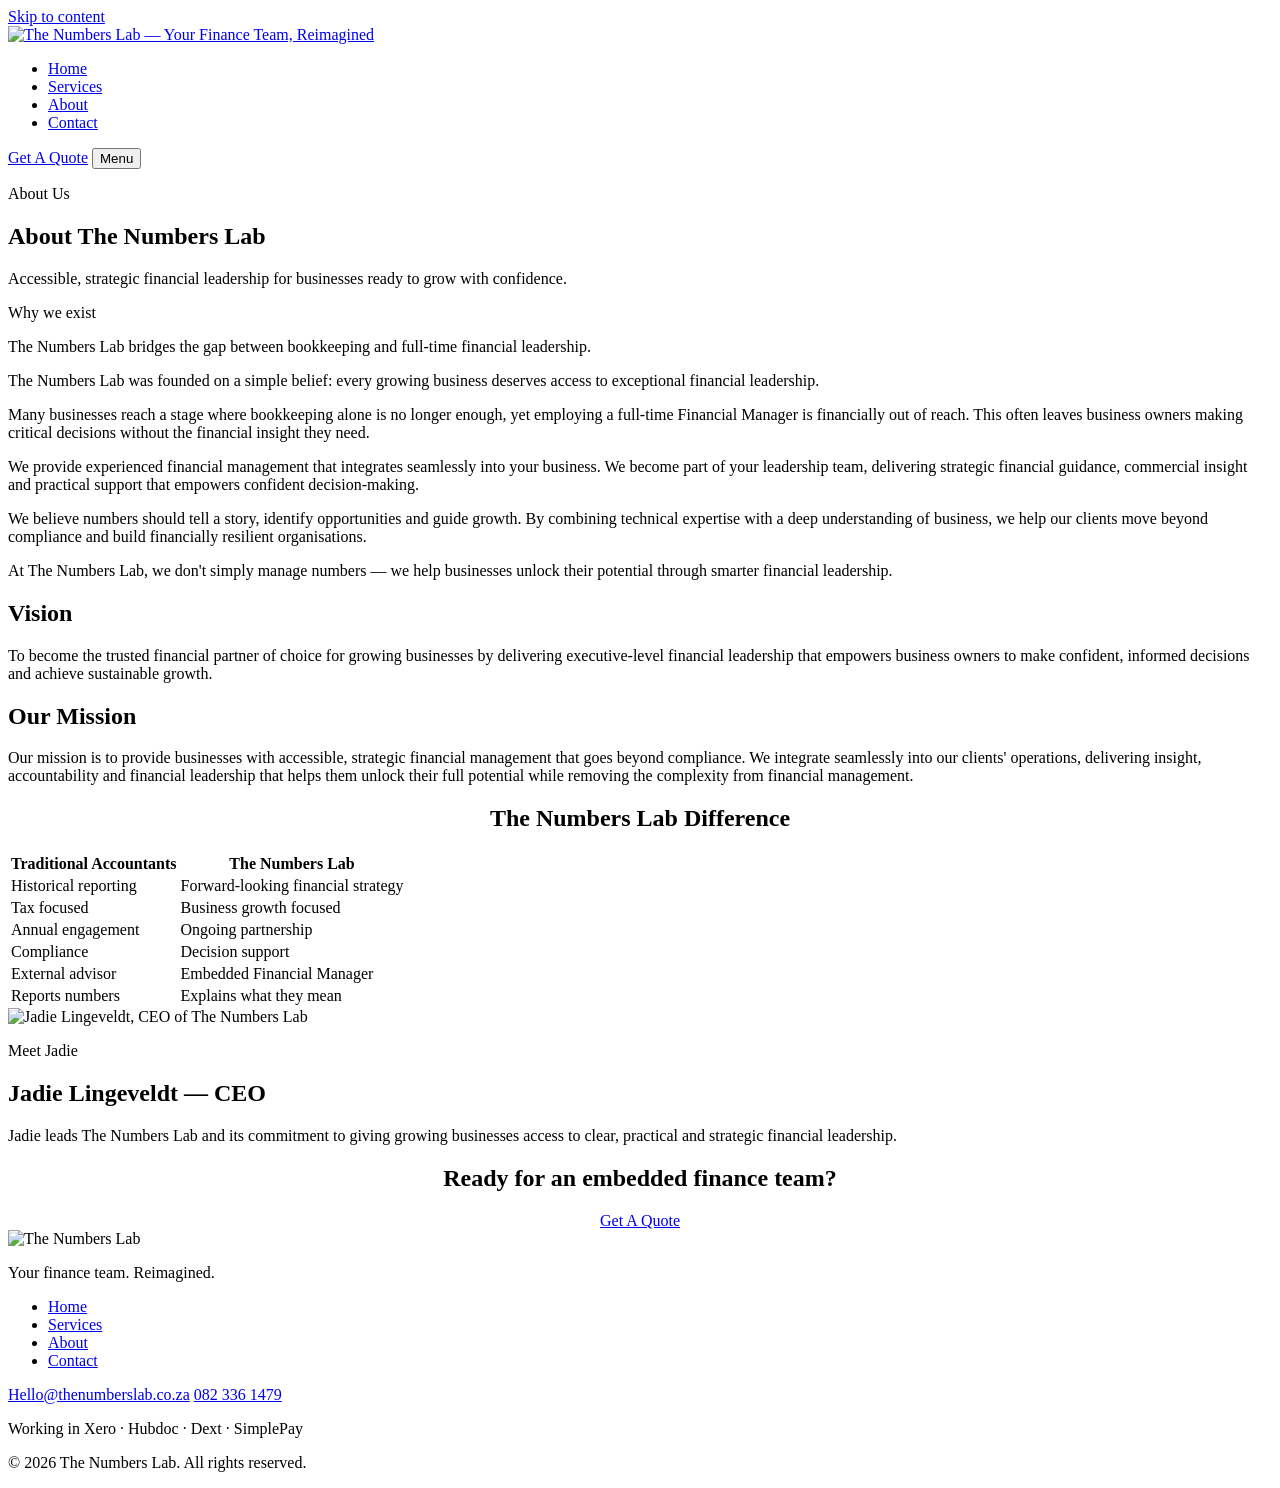
==== about.html @ 0e4a481a "Add preview pages" ====
<!doctype html>
<html lang="en">
<head>
<meta charset="UTF-8">
<meta name="viewport" content="width=device-width, initial-scale=1">
<title>About Us — The Numbers Lab</title>
<link rel="stylesheet" href="assets/css/main.css">
</head>
<body>
<a class="nl-skip-link" href="#main-content">Skip to content</a>

<header class="nl-header">
	<div class="nl-header-inner">
		<a class="nl-logo" href="index.html" aria-label="The Numbers Lab — Home">
			<span class="nl-header-logo-frame">
				<img class="nl-header-logo" src="assets/images/brand-logo-light.png" alt="The Numbers Lab — Your Finance Team, Reimagined">
			</span>
		</a>
		<nav class="nl-nav" aria-label="Primary">
			<ul class="nl-nav-list">
				<li><a href="index.html">Home</a></li>
				<li><a href="services.html">Services</a></li>
				<li><a href="about.html">About</a></li>
				<li><a href="contact.html">Contact</a></li>
			</ul>
		</nav>
		<a class="nl-btn nl-btn-solid nl-header-cta" href="contact.html">Get A Quote</a>
		<button class="nl-nav-toggle" type="button" aria-expanded="false" aria-controls="nl-mobile-nav">
			<span></span><span></span><span></span>
			<span class="screen-reader-text">Menu</span>
		</button>
	</div>
	<div class="nl-mobile-nav" id="nl-mobile-nav" hidden>
		<ul class="nl-mobile-nav-list">
			<li><a href="index.html">Home</a></li>
			<li><a href="services.html">Services</a></li>
			<li><a href="about.html">About</a></li>
			<li><a href="contact.html">Contact</a></li>
		</ul>
		<a class="nl-btn nl-btn-solid" href="contact.html">Get A Quote</a>
	</div>
</header>

<main id="main-content">

	<section class="nl-page-hero nl-page-hero-about">
		<div class="nl-container nl-page-hero-inner nl-page-hero-right">
			<div class="nl-page-hero-card">
				<p class="nl-eyebrow nl-eyebrow-invert">About Us</p>
				<h1 class="nl-h1">About The Numbers Lab</h1>
				<p class="nl-lede-invert">Accessible, strategic financial leadership for businesses ready to grow with confidence.</p>
			</div>
		</div>
	</section>

	<section class="nl-section nl-section-paper">
		<div class="nl-container nl-about-story">
			<div class="nl-story-lead">
				<p class="nl-eyebrow">Why we exist</p>
				<p>The Numbers Lab bridges the gap between bookkeeping and full-time financial leadership.</p>
			</div>
			<div class="nl-story-copy">
				<p>The Numbers Lab was founded on a simple belief: every growing business deserves access to exceptional financial leadership.</p>
				<p>Many businesses reach a stage where bookkeeping alone is no longer enough, yet employing a full-time Financial Manager is financially out of reach. This often leaves business owners making critical decisions without the financial insight they need.</p>
				<p>We provide experienced financial management that integrates seamlessly into your business. We become part of your leadership team, delivering strategic financial guidance, commercial insight and practical support that empowers confident decision-making.</p>
				<p>We believe numbers should tell a story, identify opportunities and guide growth. By combining technical expertise with a deep understanding of business, we help our clients move beyond compliance and build financially resilient organisations.</p>
				<p>At The Numbers Lab, we don't simply manage numbers &mdash; we help businesses unlock their potential through smarter financial leadership.</p>
			</div>
		</div>
	</section>

	<section class="nl-section nl-section-paper" style="padding-top:0;">
		<div class="nl-container">
			<div class="nl-two-col">
				<div class="nl-content-card">
					<h2 class="nl-h3">Vision</h2>
					<p>To become the trusted financial partner of choice for growing businesses by delivering executive-level financial leadership that empowers business owners to make confident, informed decisions and achieve sustainable growth.</p>
				</div>
				<div class="nl-content-card">
					<h2 class="nl-h3">Our Mission</h2>
					<p>Our mission is to provide businesses with accessible, strategic financial management that goes beyond compliance. We integrate seamlessly into our clients' operations, delivering insight, accountability and financial leadership that helps them unlock their full potential while removing the complexity from financial management.</p>
				</div>
			</div>
		</div>
	</section>

	<section class="nl-section nl-section-paper" style="padding-top:0;">
		<div class="nl-container nl-narrow">
			<h2 class="nl-h2" style="text-align:center;">The Numbers Lab Difference</h2>
			<div class="nl-table-wrap">
				<table class="nl-diff-table">
					<thead><tr><th>Traditional Accountants</th><th>The Numbers Lab</th></tr></thead>
					<tbody>
						<tr><td>Historical reporting</td><td>Forward-looking financial strategy</td></tr>
						<tr><td>Tax focused</td><td>Business growth focused</td></tr>
						<tr><td>Annual engagement</td><td>Ongoing partnership</td></tr>
						<tr><td>Compliance</td><td>Decision support</td></tr>
						<tr><td>External advisor</td><td>Embedded Financial Manager</td></tr>
						<tr><td>Reports numbers</td><td>Explains what they mean</td></tr>
					</tbody>
				</table>
			</div>
		</div>
	</section>

	<section class="nl-section nl-section-teal nl-founder-section">
		<div class="nl-container nl-founder">
			<img src="assets/images/jadie-headshot.jpg" alt="Jadie Lingeveldt, CEO of The Numbers Lab" class="nl-founder-photo">
			<div>
				<p class="nl-eyebrow">Meet Jadie</p>
				<h2 class="nl-h3">Jadie Lingeveldt &mdash; CEO</h2>
				<p>Jadie leads The Numbers Lab and its commitment to giving growing businesses access to clear, practical and strategic financial leadership.</p>
			</div>
		</div>
	</section>

	<section class="nl-section nl-section-navy" style="text-align:center;">
		<div class="nl-container nl-narrow">
			<h2 class="nl-h2-invert">Ready for an embedded finance team?</h2>
			<a class="nl-btn nl-btn-solid" href="contact.html">Get A Quote</a>
		</div>
	</section>

</main>

<footer class="nl-footer">
	<div class="nl-footer-inner">
		<div class="nl-footer-brand">
			<span class="nl-logo nl-logo-invert" aria-label="The Numbers Lab">
				<img class="nl-footer-brand-image" src="assets/images/logo-navy.png" alt="The Numbers Lab">
			</span>
			<p class="nl-footer-tagline">Your finance team. Reimagined.</p>
		</div>
		<nav class="nl-footer-nav" aria-label="Footer">
			<ul class="nl-footer-nav-list">
				<li><a href="index.html">Home</a></li>
				<li><a href="services.html">Services</a></li>
				<li><a href="about.html">About</a></li>
				<li><a href="contact.html">Contact</a></li>
			</ul>
		</nav>
		<div class="nl-footer-contact">
			<a href="mailto:Hello@thenumberslab.co.za">Hello@thenumberslab.co.za</a>
			<a href="tel:+27823361479">082 336 1479</a>
			<p class="nl-footer-tools">Working in Xero &middot; Hubdoc &middot; Dext &middot; SimplePay</p>
		</div>
	</div>
	<div class="nl-footer-bottom">
		<p>&copy; 2026 The Numbers Lab. All rights reserved.</p>
	</div>
</footer>

<script src="assets/js/navigation.js"></script>
</body>
</html>
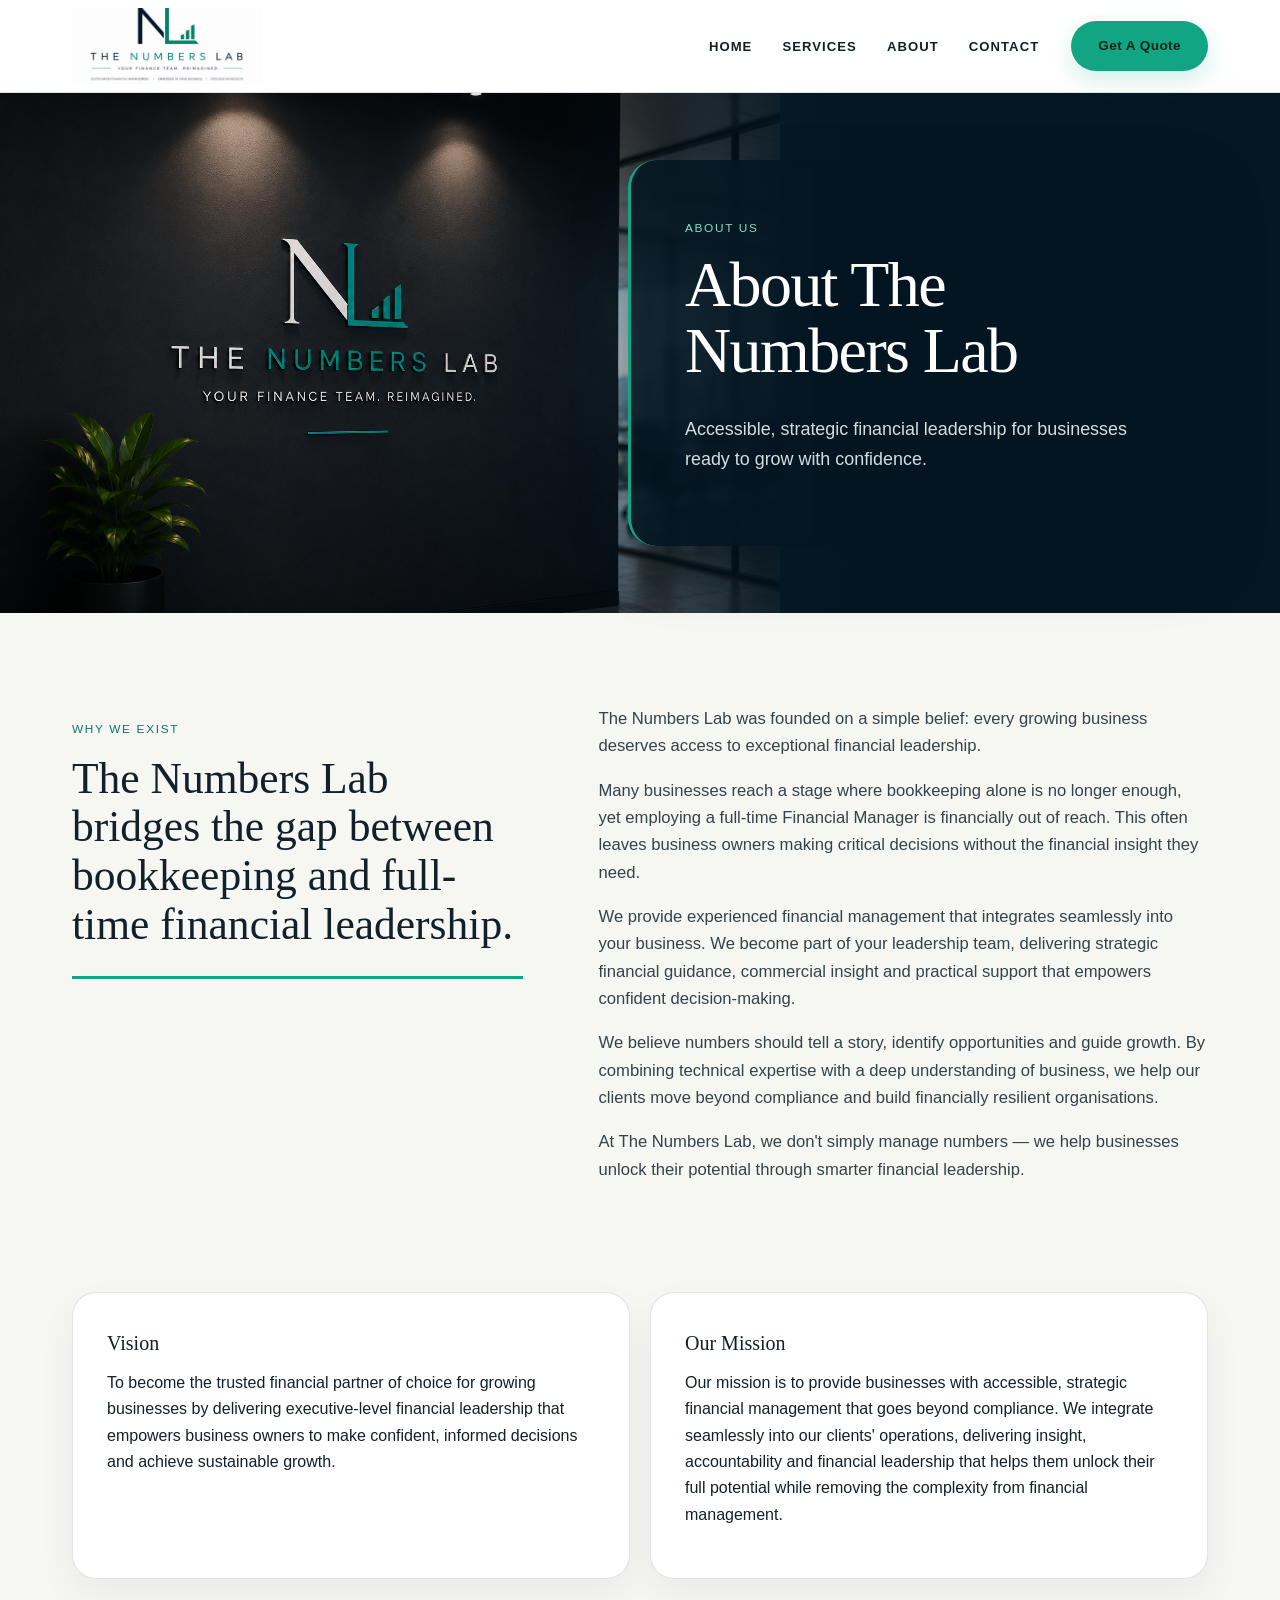
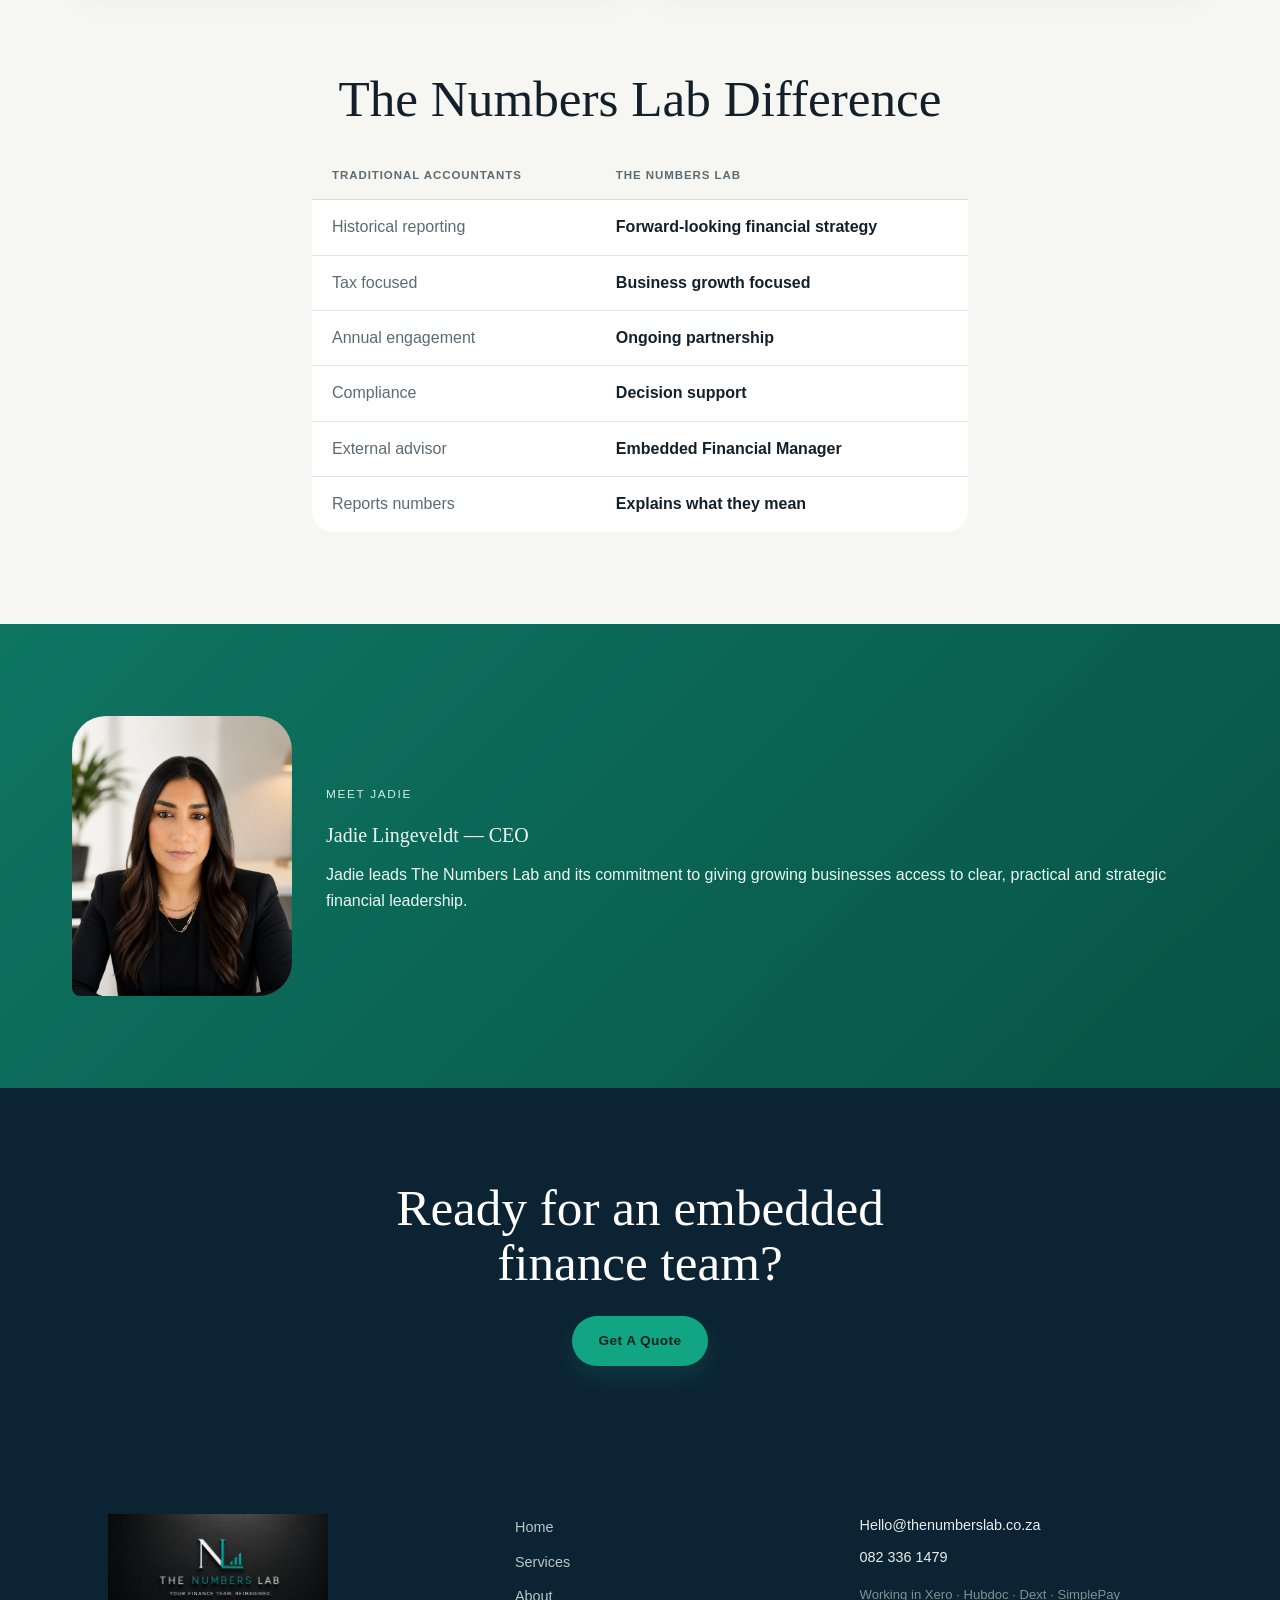
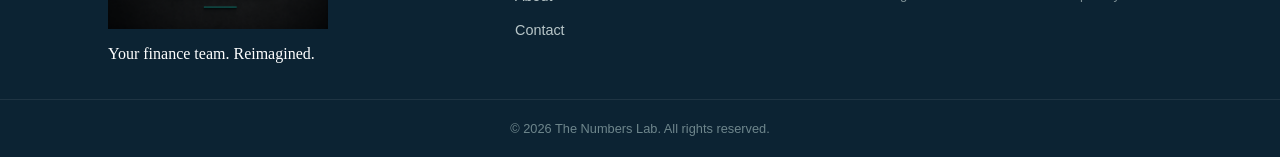
==== commit 98188cb6: "Load refined responsive styles" ====
--- a/about.html
+++ b/about.html
@@ -4,7 +4,7 @@
 <meta charset="UTF-8">
 <meta name="viewport" content="width=device-width, initial-scale=1">
 <title>About Us — The Numbers Lab</title>
-<link rel="stylesheet" href="assets/css/main.css">
+<link rel="stylesheet" href="assets/css/main.css?v=1.5.0">
 </head>
 <body>
 <a class="nl-skip-link" href="#main-content">Skip to content</a>
--- a/assets/css/main.css
+++ b/assets/css/main.css
@@ -0,0 +1,457 @@
+/* ==========================================================================
+   The Numbers Lab — brand tokens
+   ========================================================================== */
+:root {
+	--navy: #0C2333;
+	--navy-2: #123045;
+	--teal: #12A583;
+	--teal-deep: #0E7561;
+	--paper: #F6F6F3;
+	--card: #FFFFFF;
+	--ink: #132029;
+	--slate: #5C6B72;
+	--line: rgba(12, 35, 51, 0.12);
+	--serif: Georgia, 'Iowan Old Style', 'Palatino Linotype', 'Times New Roman', serif;
+	--sans: -apple-system, BlinkMacSystemFont, 'Segoe UI', Roboto, 'Helvetica Neue', Arial, sans-serif;
+}
+
+*, *::before, *::after { box-sizing: border-box; }
+
+html { scroll-behavior: smooth; }
+
+body {
+	margin: 0;
+	background: var(--paper);
+	color: var(--ink);
+	font-family: var(--sans);
+	line-height: 1.65;
+	-webkit-font-smoothing: antialiased;
+	overflow-x: hidden;
+}
+
+h1, h2, h3 {
+	font-family: var(--serif);
+	font-weight: 400;
+	margin: 0 0 0.5em;
+	text-wrap: balance;
+}
+
+p { margin: 0 0 1em; }
+a { color: var(--teal-deep); }
+img { max-width: 100%; display: block; }
+button, input, textarea { font: inherit; }
+:focus-visible { outline: 3px solid var(--teal); outline-offset: 4px; }
+
+.screen-reader-text {
+	position: absolute; width: 1px; height: 1px; overflow: hidden;
+	clip: rect(1px,1px,1px,1px); white-space: nowrap;
+}
+.nl-skip-link {
+	position: fixed; left: 16px; top: 12px; z-index: 100;
+	padding: 10px 14px; background: #fff; color: var(--navy); border-radius: 4px;
+	transform: translateY(-150%); transition: transform 0.2s ease;
+}
+.nl-skip-link:focus { transform: translateY(0); }
+
+/* ==========================================================================
+   Layout helpers
+   ========================================================================== */
+.nl-container { max-width: 1200px; margin: 0 auto; padding: 0 32px; }
+.nl-narrow { max-width: 720px; margin-left: auto; margin-right: auto; }
+
+.nl-section { padding: 92px 0; }
+.nl-section-paper { background: var(--paper); color: var(--ink); }
+.nl-section-navy { background: var(--navy); color: #E7EDEC; }
+.nl-section-teal { background: var(--teal-deep); color: #EAF8F3; }
+
+.nl-eyebrow {
+	display: inline-block; font-size: 0.74rem; letter-spacing: 0.14em; text-transform: uppercase;
+	color: var(--teal-deep); margin-bottom: 14px;
+}
+.nl-eyebrow-invert { color: #7FE0C6; }
+
+.nl-h1 { font-size: clamp(2.6rem, 5.8vw, 5.2rem); line-height: 1.02; color: #fff; letter-spacing: -0.025em; }
+.nl-h1 em, .nl-h2-invert em { font-style: normal; color: var(--teal); }
+.nl-h2 { font-size: clamp(2rem, 4vw, 3.4rem); line-height: 1.08; }
+.nl-h2 em { color: var(--teal-deep); font-style: normal; }
+.nl-h2-invert { font-size: clamp(2rem, 4vw, 3.4rem); line-height: 1.08; color: #fff; }
+.nl-h3 { font-size: 1.25rem; }
+
+.nl-section-paper .nl-h1 { color: var(--ink); }
+
+.nl-lede { color: var(--slate); font-size: 1.12rem; max-width: 56ch; }
+.nl-lede-invert { color: #D3DEE0; font-size: 1.12rem; max-width: 48ch; }
+
+/* ==========================================================================
+   Header
+   ========================================================================== */
+.nl-header {
+	background: #fff; border-bottom: 1px solid var(--line);
+	position: sticky; top: 0; z-index: 50;
+}
+.nl-header-inner {
+	max-width: 1200px; margin: 0 auto; padding: 8px 32px;
+	display: flex; align-items: center; gap: 28px;
+}
+.nl-logo {
+	display: inline-flex; align-items: center; flex-shrink: 0;
+	color: var(--navy); text-decoration: none;
+}
+.nl-header-logo-frame {
+	display: flex; align-items: center; justify-content: center;
+	width: 190px; height: 76px; overflow: hidden;
+}
+.nl-header-logo {
+	display: block; width: 190px; max-width: none; height: auto;
+	flex: 0 0 auto;
+}
+
+.nl-nav { margin-left: auto; }
+.nl-nav-list { list-style: none; display: flex; gap: 30px; margin: 0; padding: 0; }
+.nl-nav-list a {
+	color: var(--ink); text-decoration: none; font-size: 0.82rem;
+	letter-spacing: 0.08em; text-transform: uppercase; font-weight: 600;
+	padding-bottom: 4px; border-bottom: 2px solid transparent;
+}
+.nl-nav-list a:hover { border-bottom-color: var(--teal); }
+.nl-nav-list .current-menu-item > a { border-bottom-color: var(--teal); }
+
+.nl-header-cta { margin-left: 4px; }
+
+.nl-btn {
+	display: inline-block; font-size: 0.85rem; letter-spacing: 0.03em; font-weight: 600;
+	padding: 13px 26px; border-radius: 999px; text-decoration: none; border: 1px solid transparent;
+	white-space: nowrap; transition: transform 0.2s ease, box-shadow 0.2s ease, background-color 0.2s ease;
+}
+.nl-btn:hover { transform: translateY(-2px); }
+.nl-btn-solid { background: var(--teal); color: #06231C; box-shadow: 0 10px 24px rgba(18,165,131,0.18); }
+.nl-btn-solid:hover { background: #16BE99; color: #06231C; box-shadow: 0 14px 30px rgba(18,165,131,0.24); }
+.nl-btn-solid-navy { background: var(--navy); color: #fff; }
+.nl-btn-solid-navy:hover { background: var(--navy-2); color: #fff; }
+.nl-btn-ghost-invert { border-color: rgba(255,255,255,0.5); color: #fff; }
+.nl-btn-ghost-invert:hover { border-color: #fff; background: rgba(255,255,255,0.08); }
+.nl-btn-row { display: flex; gap: 12px; flex-wrap: wrap; }
+
+.nl-nav-toggle {
+	display: none; margin-left: auto; background: none; border: none; padding: 8px;
+	flex-direction: column; gap: 5px; cursor: pointer;
+}
+.nl-nav-toggle span { width: 22px; height: 2px; background: var(--ink); display: block; }
+
+.nl-mobile-nav { display: none; flex-direction: column; gap: 4px; padding: 0 28px 20px; }
+.nl-mobile-nav-list { list-style: none; margin: 0 0 14px; padding: 0; display: flex; flex-direction: column; gap: 2px; }
+.nl-mobile-nav-list a {
+	display: block; padding: 10px 0; color: var(--ink); text-decoration: none;
+	font-size: 0.9rem; letter-spacing: 0.05em; text-transform: uppercase; font-weight: 600;
+	border-bottom: 1px solid var(--line);
+}
+.nl-mobile-nav.is-open { display: flex; }
+.nl-mobile-nav[hidden] { display: none; }
+
+/* ==========================================================================
+   Image-led heroes
+   ========================================================================== */
+.nl-hero {
+	position: relative; min-height: 650px; overflow: hidden; display: flex; align-items: stretch;
+	background: var(--navy);
+}
+.nl-hero-home {
+	background-image:
+		linear-gradient(90deg, rgba(4,22,34,0.04) 0%, rgba(4,22,34,0.24) 38%, rgba(4,22,34,0.94) 70%, rgba(4,22,34,0.98) 100%),
+		url('../images/cape-town-boardroom.png');
+	background-size: cover;
+	background-position: center;
+}
+.nl-hero-grid { position: relative; z-index: 2; width: 100%; display: flex; align-items: center; justify-content: flex-end; }
+.nl-hero-copy { max-width: 720px; padding: 110px 0; }
+.nl-hero-copy .nl-lede-invert { margin: 26px 0 30px; }
+
+.nl-page-hero {
+	min-height: 520px; position: relative; background-color: var(--navy);
+	background-size: auto 520px; background-position: left center; background-repeat: no-repeat;
+}
+.nl-page-hero::before {
+	content: ""; position: absolute; inset: 0;
+	background: linear-gradient(90deg, rgba(4,22,34,0.04) 0%, rgba(4,22,34,0.12) 44%, rgba(4,22,34,0.98) 66%);
+}
+.nl-page-hero-inner { min-height: 520px; position: relative; display: flex; align-items: center; }
+.nl-page-hero-right { justify-content: flex-end; }
+.nl-page-hero-card {
+	width: min(580px, 100%); background: rgba(4,22,34,0.88); color: #fff;
+	padding: 54px; border-left: 3px solid var(--teal); border-radius: 28px;
+	backdrop-filter: blur(4px); box-shadow: 0 24px 60px rgba(4,22,34,0.22);
+}
+.nl-page-hero-card .nl-h1 { font-size: clamp(2.5rem, 5vw, 4.4rem); }
+.nl-page-hero-about { background-image: url('../images/brand-office-dark.png'); }
+.nl-page-hero-services { background-image: url('../images/cape-town-boardroom.png'); }
+.nl-page-hero-contact { background-image: url('../images/brand-office-light.png'); }
+
+/* ==========================================================================
+   Intro image feature
+   ========================================================================== */
+.nl-intro-grid { display: grid; grid-template-columns: 0.8fr 1.35fr; gap: 64px; align-items: center; }
+.nl-intro-copy .nl-lede { margin: 24px 0 0; }
+.nl-feature-image { margin: 0; min-height: 430px; overflow: hidden; background: #fff; border-radius: 30px; }
+.nl-feature-image img { width: 100%; height: 430px; object-fit: cover; object-position: center; }
+.nl-section-heading { max-width: 760px; margin-bottom: 38px; }
+.nl-how-help { padding-top: 22px; }
+
+/* ==========================================================================
+   Client fit
+   ========================================================================== */
+.nl-fit-section { border-top: 1px solid var(--line); }
+.nl-fit-grid { display: grid; grid-template-columns: 0.9fr 1.1fr; gap: 72px; align-items: start; }
+.nl-fit-intro > p:last-child { max-width: 54ch; color: var(--slate); }
+.nl-fit-list { border-top: 1px solid rgba(12,35,51,0.28); }
+.nl-fit-item {
+	display: grid; grid-template-columns: 52px 1fr; gap: 18px; align-items: start;
+	padding: 24px 0; border-bottom: 1px solid var(--line);
+}
+.nl-fit-item span { color: var(--teal-deep); font-size: 0.72rem; font-weight: 700; letter-spacing: 0.12em; }
+.nl-fit-item p { margin: 0; font-family: var(--serif); font-size: 1.22rem; line-height: 1.45; }
+
+/* ==========================================================================
+   Pillars / How We Help
+   ========================================================================== */
+.nl-pillars { display: grid; grid-template-columns: repeat(4, 1fr); gap: 20px; }
+.nl-pillar {
+	background: transparent; border: 0; border-top: 1px solid rgba(12,35,51,0.28);
+	padding: 28px 18px 12px 0; text-align: left;
+}
+.nl-pillar-icon {
+	display: inline-block; margin-bottom: 16px; color: var(--teal-deep);
+	font-size: 0.72rem; font-weight: 700; letter-spacing: 0.12em;
+	border-bottom: 2px solid var(--teal); padding-bottom: 4px;
+}
+.nl-pillar h3 { font-size: 1.25rem; font-family: var(--serif); font-weight: 400; margin-bottom: 8px; }
+.nl-pillar p { color: var(--slate); font-size: 0.92rem; margin: 0; }
+
+.nl-business-stage { max-width: 800px; }
+.nl-business-stage p:not(.nl-eyebrow) { max-width: 66ch; color: #d8f3ec; }
+.nl-text-link-invert { color: #fff; font-weight: 700; text-decoration-thickness: 1px; text-underline-offset: 5px; }
+
+/* ==========================================================================
+   Cards / two-col / table
+   ========================================================================== */
+.nl-two-col { display: grid; grid-template-columns: repeat(2, 1fr); gap: 20px; }
+.nl-content-card {
+	background: var(--card); border: 1px solid var(--line); border-radius: 24px; padding: 34px;
+	box-shadow: 0 16px 38px rgba(12,35,51,0.05);
+}
+
+.nl-about-story { display: grid; grid-template-columns: 0.85fr 1.15fr; gap: 76px; align-items: start; }
+.nl-story-lead {
+	position: sticky; top: 124px; padding: 10px 0 28px;
+	border-bottom: 3px solid var(--teal);
+}
+.nl-story-lead > p:last-child { margin: 0; font-family: var(--serif); font-size: clamp(1.8rem, 3.4vw, 3rem); line-height: 1.12; }
+.nl-story-copy p { color: #34434a; font-size: 1.04rem; }
+
+.nl-table-wrap { overflow-x: auto; }
+.nl-diff-table { width: 100%; border-collapse: collapse; background: var(--card); border-radius: 22px; overflow: hidden; }
+.nl-diff-table th, .nl-diff-table td { padding: 14px 20px; border-bottom: 1px solid var(--line); text-align: left; }
+.nl-diff-table th {
+	font-size: 0.72rem; letter-spacing: 0.08em; text-transform: uppercase; color: var(--slate);
+	background: var(--paper);
+}
+.nl-diff-table td:first-child { color: var(--slate); }
+.nl-diff-table td:last-child { font-weight: 600; }
+.nl-diff-table tr:last-child td { border-bottom: none; }
+
+/* ==========================================================================
+   Founder
+   ========================================================================== */
+.nl-founder { display: grid; grid-template-columns: 220px 1fr; gap: 34px; align-items: center; }
+.nl-founder-section { background: linear-gradient(135deg, var(--teal-deep), #075347); }
+.nl-founder-photo { border-radius: 34px 34px 34px 8px; width: 220px; height: 280px; object-fit: cover; }
+.nl-section-teal .nl-eyebrow { color: #C9F3E6; }
+
+/* ==========================================================================
+   Services
+   ========================================================================== */
+.nl-services-intro { max-width: 850px; margin-bottom: 44px; }
+.nl-service-tabs {
+	display: grid; grid-template-columns: minmax(220px, 0.72fr) minmax(0, 1.7fr);
+	border: 1px solid var(--line); border-radius: 28px; overflow: hidden;
+	background: var(--card); box-shadow: 0 22px 55px rgba(12,35,51,0.07);
+}
+.nl-tab-list { display: flex; flex-direction: column; padding: 14px; background: #e9eeec; }
+.nl-tab-button {
+	border: 0; border-radius: 18px; padding: 18px 20px; text-align: left; cursor: pointer;
+	background: transparent; color: var(--ink); font-weight: 650; transition: background-color 0.2s ease, color 0.2s ease;
+}
+.nl-tab-button:hover { background: rgba(255,255,255,0.6); }
+.nl-tab-button.is-active { background: var(--navy); color: #fff; }
+.nl-tab-panels { min-width: 0; }
+.nl-service-panel { padding: 46px 50px; }
+.nl-service-tabs.is-enhanced .nl-service-panel:not(.is-active) { display: none; }
+.nl-service-panel h2 { font-size: clamp(1.8rem, 3vw, 2.6rem); }
+.nl-service-panel > p { max-width: 62ch; color: var(--slate); }
+.nl-service-panel ul {
+	display: grid; grid-template-columns: repeat(2, minmax(0, 1fr)); gap: 12px 30px;
+	list-style: none; margin: 30px 0 0; padding: 0;
+}
+.nl-service-panel li {
+	position: relative; padding: 12px 0 12px 24px; border-top: 1px solid var(--line); color: #34434a;
+}
+.nl-service-panel li::before {
+	content: ""; position: absolute; left: 0; top: 20px;
+	width: 8px; height: 8px; border-radius: 50%; background: var(--teal);
+}
+.nl-tool-list { display: flex; flex-wrap: wrap; justify-content: center; gap: 10px; margin: 8px 0 28px; }
+.nl-tool-list span {
+	display: inline-flex; align-items: center; min-height: 46px;
+	padding: 10px 20px; border: 1px solid var(--line); border-radius: 999px;
+	background: #fff; color: var(--ink); font-weight: 650;
+}
+
+/* ==========================================================================
+   Contact
+   ========================================================================== */
+.nl-contact-grid { display: grid; grid-template-columns: 1.6fr 1fr; gap: 20px; align-items: start; }
+.nl-contact-form { display: flex; flex-direction: column; gap: 4px; }
+.nl-contact-form label { font-size: 0.78rem; letter-spacing: 0.06em; text-transform: uppercase; color: var(--slate); margin-top: 14px; }
+.nl-contact-form input, .nl-contact-form textarea {
+	font-family: var(--sans); font-size: 0.95rem; padding: 11px 13px; border: 1px solid var(--line);
+	border-radius: 14px; background: var(--paper); color: var(--ink); resize: vertical;
+}
+.nl-contact-form input:focus, .nl-contact-form textarea:focus {
+	outline: 2px solid var(--teal); outline-offset: 1px;
+}
+.nl-contact-form button { margin-top: 22px; align-self: flex-start; border: none; cursor: pointer; }
+.nl-honeypot { position: absolute !important; left: -9999px !important; width: 1px; height: 1px; opacity: 0; }
+
+.nl-form-notice { padding: 14px 16px; border-radius: 6px; margin-bottom: 20px; font-size: 0.92rem; }
+.nl-form-notice-success { background: rgba(18,165,131,0.12); color: var(--teal-deep); border: 1px solid var(--teal); }
+.nl-form-notice-error { background: rgba(201,86,46,0.1); color: #A8471F; border: 1px solid #C97A2E; }
+
+.nl-contact-info p { margin-bottom: 12px; }
+.nl-contact-info a { color: var(--ink); text-decoration: none; font-weight: 600; }
+.nl-contact-info a:hover { color: var(--teal-deep); }
+
+/* ==========================================================================
+   404
+   ========================================================================== */
+.nl-hero-404 { padding: 120px 0; }
+.nl-hero-404 .nl-btn { margin-top: 10px; }
+
+/* ==========================================================================
+   Footer
+   ========================================================================== */
+.nl-footer { background: var(--navy); color: #B9C7C9; }
+.nl-footer-inner {
+	max-width: 1120px; margin: 0 auto; padding: 56px 28px 32px;
+	display: grid; grid-template-columns: 1.2fr 1fr 1fr; gap: 32px;
+}
+.nl-logo-invert { color: #fff; margin-bottom: 12px; }
+.nl-footer-brand-image { display: block; width: 220px; max-width: 100%; height: auto; }
+.nl-footer-tagline { font-family: var(--serif); color: #fff; font-size: 1rem; margin: 0; }
+.nl-footer-nav-list { list-style: none; margin: 0; padding: 0; display: flex; flex-direction: column; gap: 8px; }
+.nl-footer-nav-list a { color: #B9C7C9; text-decoration: none; font-size: 0.9rem; }
+.nl-footer-nav-list a:hover { color: var(--teal); }
+.nl-footer-contact { display: flex; flex-direction: column; gap: 8px; }
+.nl-footer-contact a { color: #E7EDEC; text-decoration: none; font-size: 0.9rem; }
+.nl-footer-contact a:hover { color: var(--teal); }
+.nl-footer-tools { font-size: 0.82rem; color: #7E9096; margin-top: 6px; }
+.nl-footer-bottom {
+	border-top: 1px solid rgba(255,255,255,0.08); padding: 18px 28px; text-align: center;
+	font-size: 0.8rem; color: #6E868C;
+}
+.nl-footer-bottom p { margin: 0; }
+
+/* ==========================================================================
+   Responsive
+   ========================================================================== */
+@media (max-width: 900px) {
+	.nl-pillars { grid-template-columns: repeat(2, 1fr); }
+	.nl-intro-grid { grid-template-columns: 1fr; gap: 38px; }
+	.nl-fit-grid, .nl-about-story { grid-template-columns: 1fr; gap: 42px; }
+	.nl-story-lead { position: static; }
+	.nl-service-tabs { grid-template-columns: 1fr; }
+	.nl-tab-list {
+		display: grid; grid-template-columns: repeat(2, minmax(0, 1fr));
+		gap: 8px; overflow: visible;
+	}
+	.nl-tab-button {
+		width: 100%; min-height: 58px; padding: 12px 14px;
+		text-align: center; line-height: 1.25;
+	}
+	.nl-two-col { grid-template-columns: 1fr; }
+	.nl-contact-grid { grid-template-columns: 1fr; }
+	.nl-founder { grid-template-columns: 1fr; text-align: center; justify-items: center; }
+	.nl-footer-inner { grid-template-columns: 1fr; text-align: center; }
+	.nl-footer-contact, .nl-footer-nav-list { align-items: center; }
+	.nl-hero-home {
+		background-image:
+			linear-gradient(90deg, rgba(4,22,34,0.18), rgba(4,22,34,0.9)),
+			url('../images/cape-town-boardroom.png');
+	}
+}
+
+@media (max-width: 760px) {
+	.nl-nav, .nl-header-cta { display: none; }
+	.nl-nav-toggle { display: flex; }
+	.nl-section { padding: 56px 0; }
+	.nl-pillars { grid-template-columns: 1fr; }
+	.nl-header-inner { min-height: 66px; padding: 4px 18px; }
+	.nl-header-logo-frame { width: 138px; height: 56px; }
+	.nl-header-logo { width: 138px; height: auto; }
+	.nl-nav-toggle { min-width: 44px; min-height: 44px; align-items: center; justify-content: center; }
+	.nl-nav-toggle span { width: 24px; }
+	.nl-container { padding-left: 22px; padding-right: 22px; }
+	.nl-hero { min-height: 0; padding-top: 240px; background-color: var(--navy); }
+	.nl-hero-home {
+		background-image: url('../images/cape-town-boardroom.png');
+		background-size: auto 240px;
+		background-position: center top;
+		background-repeat: no-repeat;
+	}
+	.nl-hero-grid { justify-content: flex-start; }
+	.nl-hero-copy { width: 100%; padding: 42px 0 54px; }
+	.nl-hero-copy .nl-h1 { font-size: clamp(2.7rem, 13vw, 3.35rem); line-height: 1.03; }
+	.nl-hero-copy .nl-lede-invert { margin: 22px 0 26px; font-size: 1rem; }
+	.nl-hero-copy .nl-btn-row { display: grid; grid-template-columns: repeat(2, minmax(0, 1fr)); }
+	.nl-hero-copy .nl-btn { padding: 12px 12px; text-align: center; }
+	.nl-feature-image, .nl-feature-image img { min-height: 300px; height: 300px; }
+	.nl-page-hero {
+		min-height: 0; background-size: auto 240px; background-position: center top;
+		background-repeat: no-repeat; background-color: var(--navy);
+	}
+	.nl-page-hero::before { display: none; }
+	.nl-page-hero-inner {
+		min-height: 0; padding-top: 240px; display: block;
+	}
+	.nl-page-hero-card {
+		width: 100%; padding: 34px 28px 42px; border-radius: 28px 28px 0 0;
+		border-left: 0; border-top: 3px solid var(--teal); box-shadow: none;
+	}
+	.nl-page-hero-card .nl-h1 { font-size: clamp(2.55rem, 12vw, 3.2rem); }
+	.nl-page-hero-card .nl-lede-invert { font-size: 1rem; }
+	.nl-page-hero-about { background-position: 70% top; }
+	.nl-page-hero-contact { background-position: 68% top; }
+	.nl-service-panel { padding: 30px 24px; }
+	.nl-service-panel ul { grid-template-columns: 1fr; }
+	.nl-tab-list { padding: 10px; gap: 7px; }
+	.nl-tab-button { min-height: 56px; padding: 10px 8px; border-radius: 14px; font-size: 0.82rem; }
+	.nl-services-intro { margin-bottom: 30px; }
+	.nl-content-card { padding: 30px 28px; }
+	.nl-story-copy p { font-size: 1rem; }
+	.nl-founder-photo { width: min(220px, 72vw); }
+	.nl-diff-table th, .nl-diff-table td { padding: 14px 12px; }
+	.nl-footer-inner { padding-top: 48px; }
+	.nl-footer-brand-image { width: 200px; border-radius: 14px; }
+}
+
+@media (max-width: 390px) {
+	.nl-container { padding-left: 18px; padding-right: 18px; }
+	.nl-hero-copy .nl-h1 { font-size: 2.7rem; }
+	.nl-hero-copy .nl-btn-row { grid-template-columns: 1fr; }
+	.nl-page-hero-card { padding-left: 24px; padding-right: 24px; }
+	.nl-tab-list { grid-template-columns: 1fr; }
+	.nl-tab-button { min-height: 50px; }
+}
+
+@media (prefers-reduced-motion: reduce) {
+	html { scroll-behavior: auto; }
+	*, *::before, *::after { transition-duration: 0.01ms !important; animation-duration: 0.01ms !important; animation-iteration-count: 1 !important; }
+}
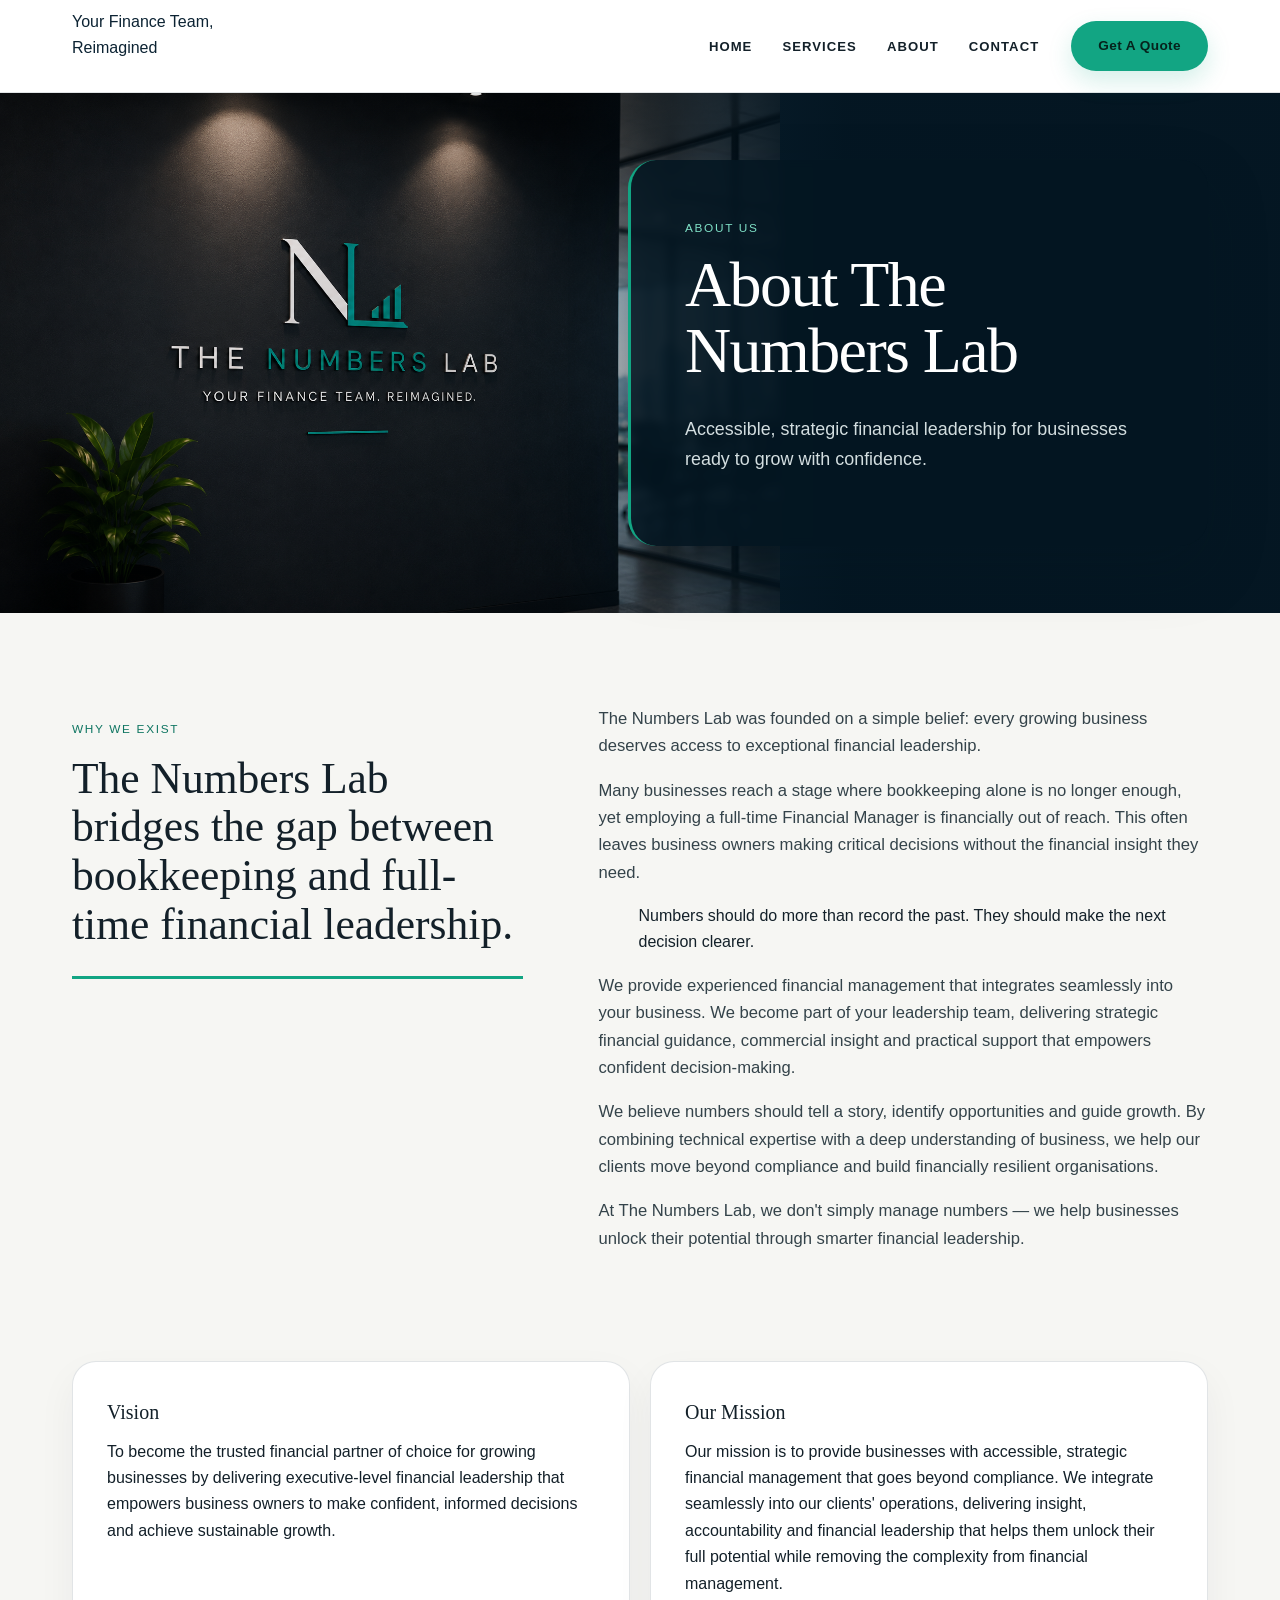
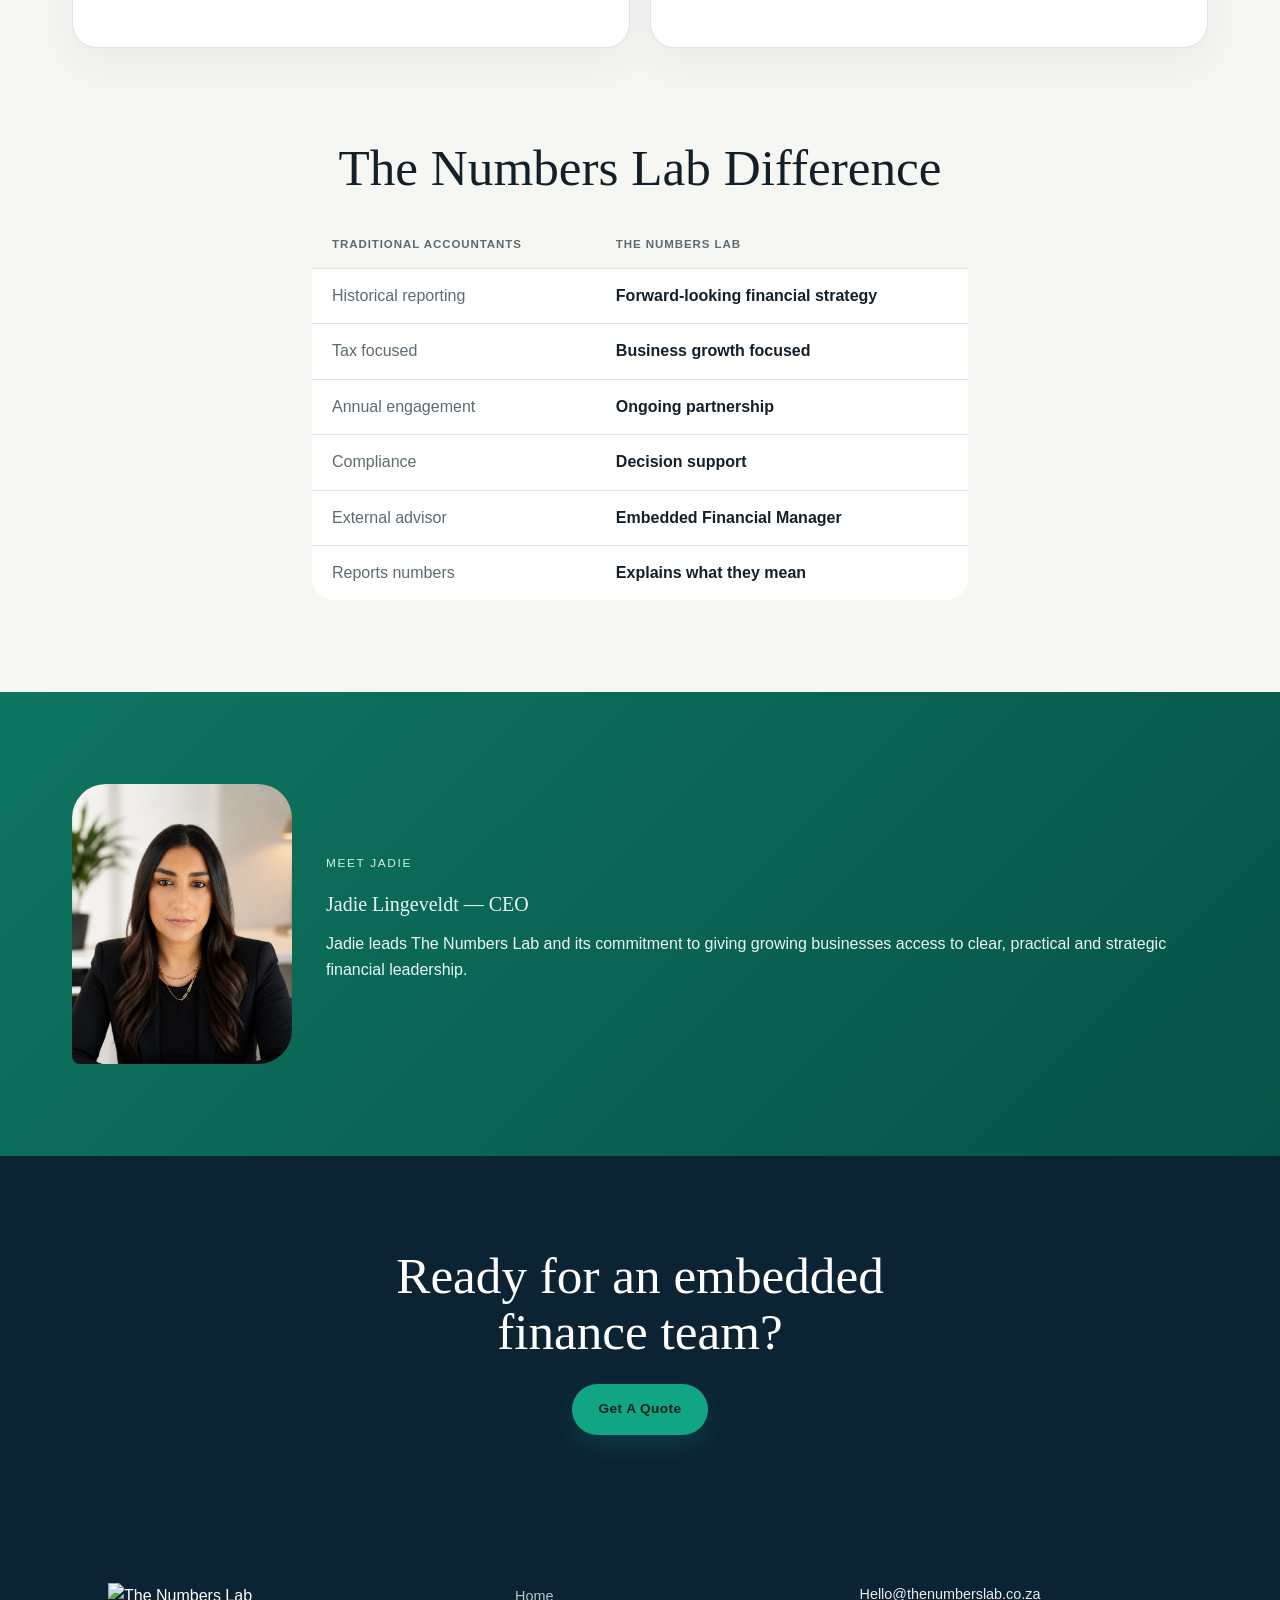
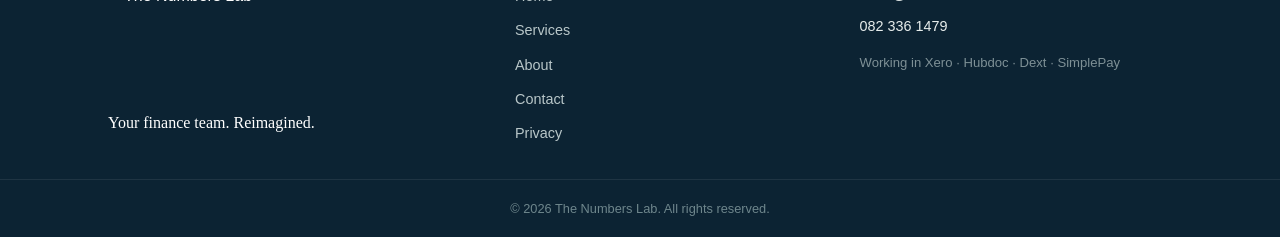
==== commit 9b4e5d2c: "Polish responsive experience and add privacy page" ====
--- a/about.html
+++ b/about.html
@@ -4,7 +4,14 @@
 <meta charset="UTF-8">
 <meta name="viewport" content="width=device-width, initial-scale=1">
 <title>About Us — The Numbers Lab</title>
-<link rel="stylesheet" href="assets/css/main.css?v=1.5.0">
+<meta name="description" content="Meet The Numbers Lab and discover a more accessible, embedded approach to strategic financial management.">
+<meta name="robots" content="noindex,nofollow">
+<meta property="og:title" content="About The Numbers Lab">
+<meta property="og:description" content="Accessible, strategic financial leadership for businesses ready to grow with confidence.">
+<meta property="og:image" content="https://avimoodley23-hash.github.io/jadie-website-preview/assets/images/social-card.jpg">
+<meta name="twitter:card" content="summary_large_image">
+<link rel="icon" href="assets/images/site-icon.png" sizes="512x512">
+<link rel="stylesheet" href="assets/css/main.css?v=1.6.0">
 </head>
 <body>
 <a class="nl-skip-link" href="#main-content">Skip to content</a>
@@ -13,7 +20,7 @@
 	<div class="nl-header-inner">
 		<a class="nl-logo" href="index.html" aria-label="The Numbers Lab — Home">
 			<span class="nl-header-logo-frame">
-				<img class="nl-header-logo" src="assets/images/brand-logo-light.png" alt="The Numbers Lab — Your Finance Team, Reimagined">
+				<img class="nl-header-logo" src="assets/images/brand-logo-light.webp" width="1536" height="1024" alt="The Numbers Lab — Your Finance Team, Reimagined" fetchpriority="high">
 			</span>
 		</a>
 		<nav class="nl-nav" aria-label="Primary">
@@ -25,7 +32,7 @@
 			</ul>
 		</nav>
 		<a class="nl-btn nl-btn-solid nl-header-cta" href="contact.html">Get A Quote</a>
-		<button class="nl-nav-toggle" type="button" aria-expanded="false" aria-controls="nl-mobile-nav">
+		<button class="nl-nav-toggle" type="button" aria-expanded="false" aria-controls="nl-mobile-nav" aria-label="Open menu">
 			<span></span><span></span><span></span>
 			<span class="screen-reader-text">Menu</span>
 		</button>
@@ -62,6 +69,7 @@
 			<div class="nl-story-copy">
 				<p>The Numbers Lab was founded on a simple belief: every growing business deserves access to exceptional financial leadership.</p>
 				<p>Many businesses reach a stage where bookkeeping alone is no longer enough, yet employing a full-time Financial Manager is financially out of reach. This often leaves business owners making critical decisions without the financial insight they need.</p>
+				<blockquote class="nl-story-highlight">Numbers should do more than record the past. They should make the next decision clearer.</blockquote>
 				<p>We provide experienced financial management that integrates seamlessly into your business. We become part of your leadership team, delivering strategic financial guidance, commercial insight and practical support that empowers confident decision-making.</p>
 				<p>We believe numbers should tell a story, identify opportunities and guide growth. By combining technical expertise with a deep understanding of business, we help our clients move beyond compliance and build financially resilient organisations.</p>
 				<p>At The Numbers Lab, we don't simply manage numbers &mdash; we help businesses unlock their potential through smarter financial leadership.</p>
@@ -105,7 +113,7 @@
 
 	<section class="nl-section nl-section-teal nl-founder-section">
 		<div class="nl-container nl-founder">
-			<img src="assets/images/jadie-headshot.jpg" alt="Jadie Lingeveldt, CEO of The Numbers Lab" class="nl-founder-photo">
+			<img src="assets/images/jadie-headshot.jpg" width="720" height="900" loading="lazy" alt="Jadie Lingeveldt, CEO of The Numbers Lab" class="nl-founder-photo">
 			<div>
 				<p class="nl-eyebrow">Meet Jadie</p>
 				<h2 class="nl-h3">Jadie Lingeveldt &mdash; CEO</h2>
@@ -127,7 +135,7 @@
 	<div class="nl-footer-inner">
 		<div class="nl-footer-brand">
 			<span class="nl-logo nl-logo-invert" aria-label="The Numbers Lab">
-				<img class="nl-footer-brand-image" src="assets/images/logo-navy.png" alt="The Numbers Lab">
+				<img class="nl-footer-brand-image" src="assets/images/logo-navy.webp" width="900" height="470" loading="lazy" alt="The Numbers Lab">
 			</span>
 			<p class="nl-footer-tagline">Your finance team. Reimagined.</p>
 		</div>
@@ -137,6 +145,7 @@
 				<li><a href="services.html">Services</a></li>
 				<li><a href="about.html">About</a></li>
 				<li><a href="contact.html">Contact</a></li>
+				<li><a href="privacy.html">Privacy</a></li>
 			</ul>
 		</nav>
 		<div class="nl-footer-contact">
@@ -150,6 +159,6 @@
 	</div>
 </footer>
 
-<script src="assets/js/navigation.js"></script>
+<script src="assets/js/navigation.js?v=1.6.0"></script>
 </body>
 </html>
